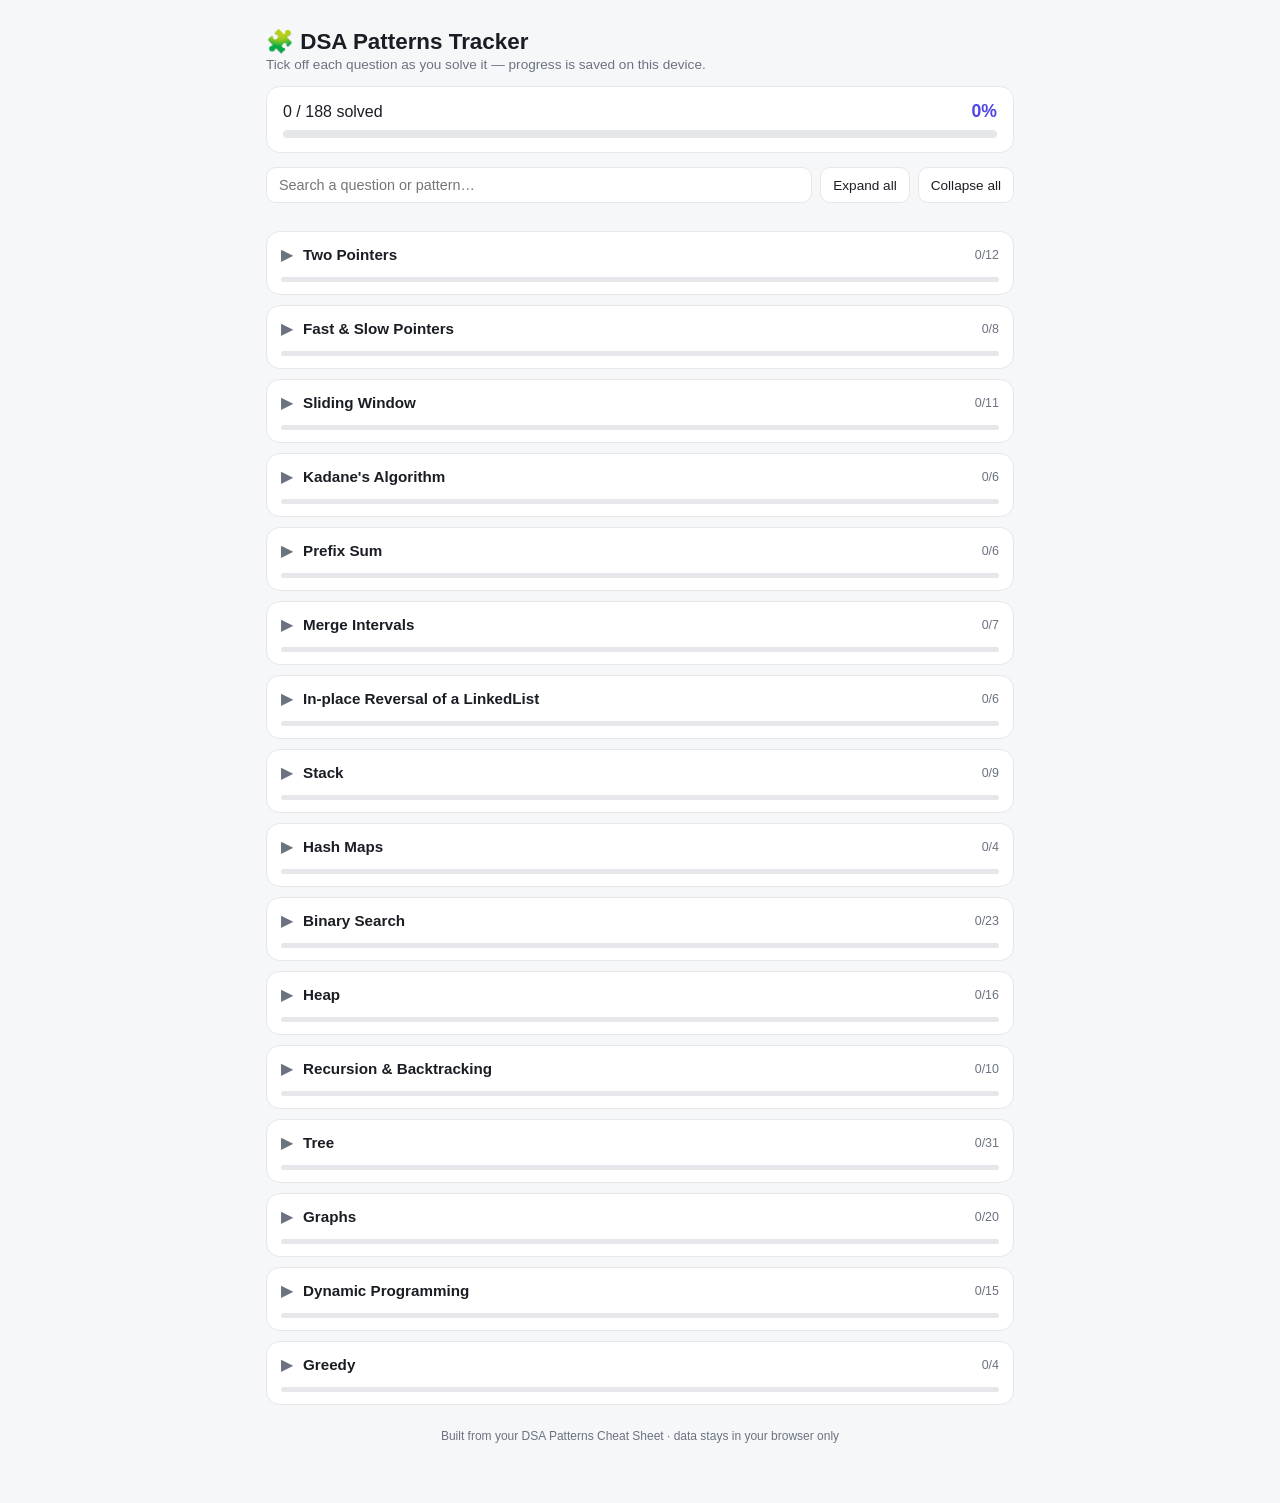
==== dsa-tracker.html @ dc315044 "Add files via upload" ====
<!DOCTYPE html>
<html lang="en">
<head>
<meta charset="UTF-8">
<meta name="viewport" content="width=device-width, initial-scale=1, viewport-fit=cover">
<title>DSA Patterns Tracker</title>
<style>
:root{
  --bg:#f6f7f9; --card:#ffffff; --text:#1a1d23; --sub:#6b7280; --border:#e5e7eb;
  --accent:#4f46e5; --accent-light:#eef2ff; --done:#16a34a; --done-bg:#ecfdf5;
  --track-bg:#e5e7eb;
  box-sizing:border-box;
  padding-top:env(safe-area-inset-top,0px);
  padding-bottom:env(safe-area-inset-bottom,0px);
}
@media (prefers-color-scheme: dark){
  :root:not([data-theme="light"]){
    --bg:#0f1115; --card:#171a21; --text:#e8e9ec; --sub:#9198a8; --border:#282c36;
    --accent:#818cf8; --accent-light:#1e2140; --done:#4ade80; --done-bg:#0f2a1c;
    --track-bg:#282c36;
  }
}
:root[data-theme="dark"]{
  --bg:#0f1115; --card:#171a21; --text:#e8e9ec; --sub:#9198a8; --border:#282c36;
  --accent:#818cf8; --accent-light:#1e2140; --done:#4ade80; --done-bg:#0f2a1c;
  --track-bg:#282c36;
}
html{scroll-padding-top:env(safe-area-inset-top,0px);}
*{box-sizing:border-box;}
body{
  margin:0; background:var(--bg); color:var(--text);
  font-family:-apple-system,BlinkMacSystemFont,"Segoe UI",Roboto,Helvetica,Arial,sans-serif;
  min-height:100%;
}
.wrap{max-width:780px; margin:0 auto; padding:20px 16px 60px;}
header{position:sticky; top:env(safe-area-inset-top,0px); background:var(--bg); z-index:5; padding:4px 0 12px;}
h1{font-size:1.4rem; margin:4px 0 2px;}
.tagline{color:var(--sub); font-size:.85rem; margin:0 0 14px;}
.overall{background:var(--card); border:1px solid var(--border); border-radius:14px; padding:14px 16px; margin-bottom:14px;}
.overall-top{display:flex; justify-content:space-between; align-items:baseline; margin-bottom:8px;}
.overall-top .pct{font-weight:700; color:var(--accent); font-size:1.1rem;}
.bar{height:8px; background:var(--track-bg); border-radius:99px; overflow:hidden;}
.bar>span{display:block; height:100%; background:var(--accent); border-radius:99px; transition:width .25s;}
.controls{display:flex; gap:8px; margin-bottom:16px; flex-wrap:wrap;}
#search{flex:1; min-width:140px; padding:9px 12px; border-radius:10px; border:1px solid var(--border); background:var(--card); color:var(--text); font-size:.9rem;}
#search:focus{outline:2px solid var(--accent); outline-offset:-1px;}
.btn{padding:9px 12px; border-radius:10px; border:1px solid var(--border); background:var(--card); color:var(--text); font-size:.85rem; cursor:pointer;}
.btn:active{transform:scale(.97);}
.pattern{background:var(--card); border:1px solid var(--border); border-radius:14px; margin-bottom:10px; overflow:hidden;}
.pattern-head{display:flex; align-items:center; gap:10px; padding:13px 14px; cursor:pointer; user-select:none;}
.pattern-head .chev{transition:transform .18s; color:var(--sub); flex-shrink:0;}
.pattern.open .chev{transform:rotate(90deg);}
.pattern-head .name{font-weight:600; font-size:.95rem; flex:1;}
.pattern-head .count{font-size:.78rem; color:var(--sub); white-space:nowrap;}
.mini-bar{height:5px; background:var(--track-bg); border-radius:99px; overflow:hidden; margin:0 14px 12px;}
.mini-bar>span{display:block; height:100%; background:var(--accent); border-radius:99px;}
.qlist{display:none; padding:0 6px 8px;}
.pattern.open .qlist{display:block;}
.q{display:flex; align-items:flex-start; gap:10px; padding:9px 10px; border-radius:10px;}
.q:hover{background:var(--accent-light);}
.q input{margin-top:3px; width:17px; height:17px; accent-color:var(--accent); flex-shrink:0; cursor:pointer;}
.q label{flex:1; font-size:.88rem; line-height:1.35; cursor:pointer;}
.q.done label .qname{color:var(--done); text-decoration:line-through; text-decoration-color:var(--done);}
.qname{display:block; margin-bottom:2px;}
.links a{font-size:.76rem; color:var(--accent); text-decoration:none; margin-right:10px;}
.links a:hover{text-decoration:underline;}
.hidden{display:none !important;}
.empty{text-align:center; color:var(--sub); padding:30px 0; font-size:.9rem;}
footer{text-align:center; color:var(--sub); font-size:.75rem; margin-top:24px;}
</style>
</head>
<body>
<div class="wrap">
<header>
  <h1>🧩 DSA Patterns Tracker</h1>
  <p class="tagline">Tick off each question as you solve it — progress is saved on this device.</p>
  <div class="overall">
    <div class="overall-top"><span id="overallLabel">0 / 0 solved</span><span class="pct" id="overallPct">0%</span></div>
    <div class="bar"><span id="overallBarFill" style="width:0%"></span></div>
  </div>
  <div class="controls">
    <input id="search" type="text" placeholder="Search a question or pattern…">
    <button class="btn" id="expandAll">Expand all</button>
    <button class="btn" id="collapseAll">Collapse all</button>
  </div>
</header>
<main id="list"></main>
<div class="empty hidden" id="emptyMsg">No questions match your search.</div>
<footer>Built from your DSA Patterns Cheat Sheet · data stays in your browser only</footer>
</div>

<script>
const DATA = [
["Two Pointers",[
["Pair with Target Sum (easy)",["https://leetcode.com/problems/two-sum-ii-input-array-is-sorted/description/"]],
["Rearrange 0 and 1",["https://www.geeksforgeeks.org/problems/segregate-0s-and-1s5106/1"]],
["Remove Duplicates (easy)",["https://leetcode.com/problems/remove-duplicates-from-sorted-list/","https://leetcode.com/problems/remove-duplicates-from-sorted-array/description/","https://leetcode.com/problems/remove-duplicates-from-sorted-array-ii/"]],
["Squaring a Sorted Array (easy)",["https://leetcode.com/problems/squares-of-a-sorted-array/"]],
["Triplet Sum to Zero (medium)",["https://leetcode.com/problems/3sum/"]],
["Triplet Sum Close to Target (medium)",["https://leetcode.com/problems/3sum-closest/"]],
["Triplets with Smaller Sum (medium)",["https://www.geeksforgeeks.org/problems/count-triplets-with-sum-smaller-than-x5549/1"]],
["Subarrays with Product Less than a Target (medium)",["https://leetcode.com/problems/subarray-product-less-than-k/"]],
["Dutch National Flag Problem (medium)",["https://leetcode.com/problems/sort-colors/description/"]],
["Quadruple Sum to Target (medium)",["https://leetcode.com/problems/4sum/"]],
["Comparing Strings containing Backspaces (medium)",["https://leetcode.com/problems/backspace-string-compare/"]],
["Minimum Window Sort (medium)",["https://leetcode.com/problems/shortest-unsorted-continuous-subarray/","https://www.ideserve.co.in/learn/minimum-length-subarray-sorting-which-results-in-sorted-array"]]
]],
["Fast & Slow Pointers",[
["LinkedList Cycle (easy)",["https://leetcode.com/problems/linked-list-cycle/"]],
["Start of LinkedList Cycle (medium)",["https://leetcode.com/problems/linked-list-cycle-ii/"]],
["Happy Number (medium)",["https://leetcode.com/problems/happy-number/"]],
["Find Duplicate Number",["https://leetcode.com/problems/find-the-duplicate-number/description/"]],
["Middle of the LinkedList (easy)",["https://leetcode.com/problems/middle-of-the-linked-list/"]],
["Palindrome LinkedList (medium)",["https://leetcode.com/problems/palindrome-linked-list/"]],
["Rearrange a LinkedList (medium)",["https://leetcode.com/problems/reorder-list/"]],
["Cycle in a Circular Array (hard)",["https://leetcode.com/problems/circular-array-loop/"]]
]],
["Sliding Window",[
["Maximum Sum Subarray of Size K (easy)",["https://www.geeksforgeeks.org/problems/max-sum-subarray-of-size-k5313/1"]],
["Smallest Subarray with a given sum (easy)",["https://leetcode.com/problems/minimum-size-subarray-sum/"]],
["Longest Substring with K Distinct Characters (medium)",["https://www.geeksforgeeks.org/problems/longest-k-unique-characters-substring0853/1"]],
["Fruits into Baskets (medium)",["https://leetcode.com/problems/fruit-into-baskets/"]],
["No-repeat Substring (hard)",["https://leetcode.com/problems/longest-substring-without-repeating-characters/"]],
["Longest Substring with Same Letters after Replacement (hard)",["https://leetcode.com/problems/longest-repeating-character-replacement/"]],
["Longest Subarray with Ones after Replacement (hard)",["https://leetcode.com/problems/max-consecutive-ones-iii/"]],
["Minimum Size Substring (HARD)",["https://leetcode.com/problems/minimum-window-substring/description/"]],
["Permutation in a String (hard)",["https://leetcode.com/problems/permutation-in-string/"]],
["String Anagrams (hard)",["https://leetcode.com/problems/find-all-anagrams-in-a-string/"]],
["Words Concatenation (hard)",["https://leetcode.com/problems/substring-with-concatenation-of-all-words/"]]
]],
["Kadane's Algorithm",[
["Maximum subarray sum",["https://leetcode.com/problems/maximum-subarray/"]],
["Minimum Subarray Sum",["https://www.geeksforgeeks.org/problems/smallest-sum-contiguous-subarray/1"]],
["Maximum product subarray",["https://leetcode.com/problems/maximum-product-subarray/"]],
["Maximum subarray sum with one deletion",["https://leetcode.com/problems/maximum-subarray-sum-with-one-deletion/description/"]],
["Maximum absolute sum of any subarray",["https://leetcode.com/problems/maximum-absolute-sum-of-any-subarray/"]],
["Maximum sum in circular array variant",["https://leetcode.com/problems/maximum-sum-circular-subarray/"]]
]],
["Prefix Sum",[
["Subarray Sum Equals K (easy)",["https://leetcode.com/problems/subarray-sum-equals-k/description/"]],
["Find Pivot Index (easy)",["https://leetcode.com/problems/find-pivot-index/description/"]],
["Subarray Sums Divisible By K (medium)",["https://leetcode.com/problems/subarray-sums-divisible-by-k/description/"]],
["Contiguous Array (medium)",["https://leetcode.com/problems/contiguous-array/description/"]],
["Shortest Subarray With Sum at Least K (hard)",["https://leetcode.com/problems/shortest-subarray-with-sum-at-least-k/description/"]],
["Count of Range Sum (hard)",["https://leetcode.com/problems/count-of-range-sum/description/"]]
]],
["Merge Intervals",[
["Merge Intervals (medium)",["https://leetcode.com/problems/merge-intervals/description/"]],
["Insert Interval (medium)",["https://leetcode.com/problems/insert-interval/"]],
["Intervals Intersection (medium)",["https://leetcode.com/problems/interval-list-intersections/description/"]],
["Overlapping Intervals",["https://www.geeksforgeeks.org/check-if-any-two-intervals-overlap-among-a-given-set-of-intervals/"]],
["Minimum Meeting Rooms (hard)",["https://www.geeksforgeeks.org/problems/attend-all-meetings-ii/1"]],
["Maximum CPU Load (hard)",["https://www.geeksforgeeks.org/maximum-cpu-load-from-the-given-list-of-jobs/"]],
["Employee Free Time (hard)",["https://www.codertrain.co/employee-free-time"]]
]],
["In-place Reversal of a LinkedList",[
["Reverse a LinkedList (easy)",["https://leetcode.com/problems/reverse-linked-list/"]],
["Reverse a Sub-list (medium)",["https://leetcode.com/problems/reverse-linked-list-ii/"]],
["Reverse List in Pairs (medium)",["https://leetcode.com/problems/swap-nodes-in-pairs/description/"]],
["Reverse every K-element Sub-list (hard)",["https://leetcode.com/problems/reverse-nodes-in-k-group/"]],
["Reverse Nodes in Even Length Groups (hard)",["https://leetcode.com/problems/reverse-nodes-in-even-length-groups/description/"]],
["Rotate a LinkedList (medium)",["https://leetcode.com/problems/rotate-list/"]]
]],
["Stack",[
["Remove Adjacent Duplicates",["https://leetcode.com/problems/remove-all-adjacent-duplicates-in-string/description/"]],
["Balanced Parentheses",["https://leetcode.com/problems/valid-parentheses/description/"]],
["Reverse a String",[]],
["Next Greater Element (easy)",["https://leetcode.com/problems/next-greater-element-ii/description/"]],
["Daily Temperatures (easy)",["https://leetcode.com/problems/daily-temperatures/"]],
["Remove Nodes From Linked List (easy)",["https://leetcode.com/problems/remove-nodes-from-linked-list/"]],
["Remove All Adjacent Duplicates in String II (medium)",["https://leetcode.com/problems/remove-all-adjacent-duplicates-in-string-ii/"]],
["Simplify Path",["https://leetcode.com/problems/simplify-path/"]],
["Remove K Digits (hard)",["https://leetcode.com/problems/remove-k-digits/"]]
]],
["Hash Maps",[
["First Non-repeating Character (easy)",["https://leetcode.com/problems/first-unique-character-in-a-string/"]],
["Maximum Number of Balloons (easy)",["https://leetcode.com/problems/maximum-number-of-balloons/"]],
["Longest Palindrome (easy)",["https://leetcode.com/problems/longest-palindrome/"]],
["Ransom Note (easy)",["https://leetcode.com/problems/ransom-note/"]]
]],
["Binary Search",[
["Binary Search basic",["https://leetcode.com/problems/binary-search/"]],
["Upper Bound / Ceiling",["https://www.geeksforgeeks.org/problems/ceil-in-a-sorted-array/1"]],
["First and Last Position",["https://leetcode.com/problems/find-first-and-last-position-of-element-in-sorted-array/"]],
["Count Number of Occurrences",["https://www.geeksforgeeks.org/problems/number-of-occurrence2259/1"]],
["Search in Infinite Sorted Array",["https://www.geeksforgeeks.org/find-position-element-sorted-array-infinite-numbers/"]],
["Peak Index in Mountain",["https://leetcode.com/problems/peak-index-in-a-mountain-array/"]],
["Find Peak Element",["https://leetcode.com/problems/find-peak-element/"]],
["Find Minimum in Rotated Sorted Array",["https://leetcode.com/problems/find-minimum-in-rotated-sorted-array/"]],
["Number of Rotations in Sorted Array",["https://www.geeksforgeeks.org/problems/rotation4723/1"]],
["Search in Rotated Sorted Array",["https://leetcode.com/problems/search-in-rotated-sorted-array/description/"]],
["Koko Eating Bananas",["https://leetcode.com/problems/koko-eating-bananas/"]],
["Min Days to Make M Bouquets",["https://leetcode.com/problems/minimum-number-of-days-to-make-m-bouquets/"]],
["Aggressive Cows",["https://www.geeksforgeeks.org/problems/aggressive-cows/1"]],
["H-Index II",["https://leetcode.com/problems/h-index-ii/description/"]],
["Max Candies Allocated to K Children",["https://leetcode.com/problems/maximum-candies-allocated-to-k-children/description/"]],
["Capacity to Ship Packages in D Days",["https://leetcode.com/problems/capacity-to-ship-packages-within-d-days/description/"]],
["Book Allocation Problem",["https://www.geeksforgeeks.org/problems/allocate-minimum-number-of-pages0937/1"]],
["Split Array Largest Sum",["https://leetcode.com/problems/split-array-largest-sum/description/"]],
["Search a 2D Matrix",["https://leetcode.com/problems/search-a-2d-matrix/"]],
["Search a 2D Matrix II (hard)",["https://leetcode.com/problems/search-a-2d-matrix-ii/description/"]],
["Kth Smallest in Sorted Matrix",["https://leetcode.com/problems/kth-smallest-element-in-a-sorted-matrix/description/"]],
["Kth Smallest in Multiplication Table",["https://leetcode.com/problems/kth-smallest-number-in-multiplication-table/description/"]],
["Median of Two Sorted Arrays",["https://leetcode.com/problems/median-of-two-sorted-arrays/"]]
]],
["Heap",[
["Kth Smallest Element",["https://www.geeksforgeeks.org/problems/kth-smallest-element5635/1"]],
["Kth Largest Element in Array",["https://leetcode.com/problems/kth-largest-element-in-an-array/description/"]],
["Top K Frequent Elements",["https://leetcode.com/problems/top-k-frequent-elements/description/"]],
["Top K Frequent Words",["https://leetcode.com/problems/top-k-frequent-words/description/"]],
["K Closest Points to Origin",["https://leetcode.com/problems/k-closest-points-to-origin/description/"]],
["Find K Closest Elements",["https://leetcode.com/problems/find-k-closest-elements/description/"]],
["Kth Weakest Row in Matrix",["https://leetcode.com/problems/the-k-weakest-rows-in-a-matrix/description/"]],
["Merge K Sorted Arrays",["https://www.geeksforgeeks.org/problems/merge-k-sorted-arrays/1"]],
["Last Stone Weight",["https://leetcode.com/problems/last-stone-weight/description/"]],
["CPU Task Scheduler",["https://leetcode.com/problems/task-scheduler/description/"]],
["Reorganize String",["https://leetcode.com/problems/reorganize-string/"]],
["Min Number of Refueling Stops",["https://leetcode.com/problems/minimum-number-of-refueling-stops/description/"]],
["IPO",["https://leetcode.com/problems/ipo/description/"]],
["Course Schedule III",["https://leetcode.com/problems/course-schedule-iii/description/"]],
["Find Median from Data Stream",["https://leetcode.com/problems/find-median-from-data-stream/description/"]],
["Sliding Window Median (hard)",["https://leetcode.com/problems/sliding-window-median/description/"]]
]],
["Recursion & Backtracking",[
["Fibonacci",["https://leetcode.com/problems/fibonacci-number/description/"]],
["Check if String is Palindrome",["https://www.geeksforgeeks.org/problems/palindrome-string0817/1"]],
["Check if Array is Sorted",["https://www.geeksforgeeks.org/problems/check-if-an-array-is-sorted0701/1"]],
["Sum of Digits of a Number",["https://www.geeksforgeeks.org/problems/sum-of-digits1742/1"]],
["Remove Occurrences of a Character in String",["https://www.geeksforgeeks.org/problems/remove-all-occurrences-of-a-character-in-a-string/1"]],
["Generate Parentheses",["https://leetcode.com/problems/generate-parentheses/description/"]],
["Letter Combinations of Phone Number",["https://leetcode.com/problems/letter-combinations-of-a-phone-number/description/"]],
["Permutations",["https://leetcode.com/problems/permutations/description/"]],
["Combination Sum",["https://leetcode.com/problems/combination-sum/description/"]],
["Palindrome Partitioning",["https://leetcode.com/problems/palindrome-partitioning/description/"]]
]],
["Tree",[
["Inorder Traversal",["https://leetcode.com/problems/binary-tree-inorder-traversal/description/"]],
["Preorder Traversal",["https://leetcode.com/problems/binary-tree-preorder-traversal/description/"]],
["Postorder Traversal",["https://leetcode.com/problems/binary-tree-postorder-traversal/description/"]],
["Level Order Traversal",["https://leetcode.com/problems/binary-tree-level-order-traversal/description/"]],
["ZigZag Level Order",["https://leetcode.com/problems/binary-tree-zigzag-level-order-traversal/description/"]],
["Level Order Traversal II",["https://leetcode.com/problems/binary-tree-level-order-traversal-ii/description/"]],
["Invert Binary Tree",["https://leetcode.com/problems/invert-binary-tree/description/"]],
["Symmetric Tree",["https://leetcode.com/problems/symmetric-tree/description/"]],
["Same Tree",["https://leetcode.com/problems/same-tree/description/"]],
["Subtree of Another Tree",["https://leetcode.com/problems/subtree-of-another-tree/description/"]],
["Flip Equivalent Binary Trees",["https://leetcode.com/problems/flip-equivalent-binary-trees/description/"]],
["LCA of Binary Tree",["https://leetcode.com/problems/lowest-common-ancestor-of-a-binary-tree/description/"]],
["Search in a Binary Search Tree",["https://leetcode.com/problems/search-in-a-binary-search-tree/"]],
["LCA of BST",["https://leetcode.com/problems/lowest-common-ancestor-of-a-binary-search-tree/description/"]],
["LCA of Deepest Leaves",["https://leetcode.com/problems/lowest-common-ancestor-of-deepest-leaves/description/"]],
["Two Sum IV - Input is a BST",["https://leetcode.com/problems/two-sum-iv-input-is-a-bst/description/"]],
["Kth Smallest Element in BST",["https://leetcode.com/problems/kth-smallest-element-in-a-bst/description/"]],
["Minimum Depth of Binary Tree",["https://leetcode.com/problems/minimum-depth-of-binary-tree/description/"]],
["Maximum Depth of Binary Tree",["https://leetcode.com/problems/maximum-depth-of-binary-tree/description/"]],
["Balanced Binary Tree",["https://leetcode.com/problems/balanced-binary-tree/description/"]],
["Diameter of Binary Tree",["https://leetcode.com/problems/diameter-of-binary-tree/description/"]],
["Check Completeness of Binary Tree",["https://leetcode.com/problems/check-completeness-of-a-binary-tree/description/"]],
["Validate BST",["https://leetcode.com/problems/validate-binary-search-tree/description/"]],
["Recover BST",["https://leetcode.com/problems/recover-binary-search-tree/description/"]],
["Path Sum",["https://leetcode.com/problems/path-sum/description/"]],
["Path Sum II",["https://leetcode.com/problems/path-sum-ii/"]],
["Sum of Root to Leaf Numbers",["https://leetcode.com/problems/sum-root-to-leaf-numbers/description/"]],
["Binary Tree Maximum Path Sum",["https://leetcode.com/problems/binary-tree-maximum-path-sum/description/"]],
["Construct Tree from Preorder & Inorder",["https://leetcode.com/problems/construct-binary-tree-from-preorder-and-inorder-traversal/description/"]],
["Construct Tree from Postorder & Inorder",["https://leetcode.com/problems/construct-binary-tree-from-inorder-and-postorder-traversal/description/"]],
["Convert Sorted Array to BST",["https://leetcode.com/problems/convert-sorted-array-to-binary-search-tree/description/"]]
]],
["Graphs",[
["Construct Adjacency List from Edges",["https://www.geeksforgeeks.org/problems/print-adjacency-list-1587115620/1"]],
["Graph DFS",["https://www.geeksforgeeks.org/problems/depth-first-traversal-for-a-graph/1"]],
["Graph BFS",["https://www.geeksforgeeks.org/problems/bfs-traversal-of-graph/1"]],
["Number of Islands",["https://leetcode.com/problems/number-of-islands/description/"]],
["Number of Provinces",["https://leetcode.com/problems/number-of-provinces/description/"]],
["Rotting Oranges",["https://leetcode.com/problems/rotting-oranges/"]],
["Cycle Detection in Undirected Graph",["https://www.geeksforgeeks.org/problems/detect-cycle-in-an-undirected-graph/1"]],
["Cycle Detection in Directed Graph",["https://www.geeksforgeeks.org/problems/detect-cycle-in-a-directed-graph/1"]],
["Topological Sort",["https://www.geeksforgeeks.org/problems/topological-sort/1"]],
["Bipartite Graph / Graph Coloring",["https://leetcode.com/problems/is-graph-bipartite/"]],
["Surrounded Regions",["https://leetcode.com/problems/surrounded-regions/"]],
["Shortest Path in Non-Weighted Graph",["https://www.geeksforgeeks.org/problems/shortest-path-in-undirected-graph-having-unit-distance/1"]],
["Dijkstra's Algorithm",["https://www.geeksforgeeks.org/problems/implementing-dijkstra-set-1-adjacency-matrix/1"]],
["Network Delay Time",["https://leetcode.com/problems/network-delay-time/"]],
["Path With Minimum Effort",["https://leetcode.com/problems/path-with-minimum-effort/"]],
["Swim in Rising Water",["https://leetcode.com/problems/swim-in-rising-water/"]],
["Bellman Ford",["https://www.geeksforgeeks.org/problems/distance-from-the-source-bellman-ford-algorithm/1"]],
["Cheapest Flights Within K Stops",["https://leetcode.com/problems/cheapest-flights-within-k-stops/description/"]],
["Prim's MST",["https://www.geeksforgeeks.org/problems/minimum-spanning-tree/1"]],
["Word Ladder",["https://leetcode.com/problems/word-ladder/"]]
]],
["Dynamic Programming",[
["Fibonacci",["https://leetcode.com/problems/fibonacci-number/description/"]],
["Climbing Stairs",["https://leetcode.com/problems/climbing-stairs/description/"]],
["House Robber",["https://leetcode.com/problems/house-robber/"]],
["0/1 Knapsack",["https://www.geeksforgeeks.org/problems/0-1-knapsack-problem0945/1"]],
["Tabulation Intro",[]],
["0/1 Knapsack Tabulation",["https://www.geeksforgeeks.org/problems/0-1-knapsack-problem0945/1"]],
["Subset Sum",["https://www.geeksforgeeks.org/problems/subset-sum-problem-1611555638/1"]],
["Target Sum",["https://www.geeksforgeeks.org/problems/target-sum-1626326450/1"]],
["Longest Increasing Subsequence",["https://leetcode.com/problems/longest-increasing-subsequence/"]],
["LIS Tabulation",[]],
["Longest Common Subsequence",["https://leetcode.com/problems/longest-common-subsequence/description/"]],
["Unique Paths",["https://leetcode.com/problems/unique-paths/description/"]],
["Best Time to Buy & Sell Stock (I-IV)",["https://leetcode.com/problems/best-time-to-buy-and-sell-stock/description/","https://leetcode.com/problems/best-time-to-buy-and-sell-stock-ii/description/","https://leetcode.com/problems/best-time-to-buy-and-sell-stock-iii/description/","https://leetcode.com/problems/best-time-to-buy-and-sell-stock-iv/description/"]],
["Minimum Cost to Cut a Stick",["https://leetcode.com/problems/minimum-cost-to-cut-a-stick/"]],
["Revision",[]]
]],
["Greedy",[
["Lemonade Change",["https://leetcode.com/problems/lemonade-change/"]],
["Jump Game",["https://leetcode.com/problems/jump-game/description/"]],
["Assign Cookies",["https://leetcode.com/problems/assign-cookies/description/"]],
["Fractional Knapsack",["https://www.geeksforgeeks.org/problems/fractional-knapsack-1587115620/1"]]
]]
];

const STORE_KEY = 'dsa-tracker-solved-v1';
let solved = {};
try{ solved = JSON.parse(localStorage.getItem(STORE_KEY) || '{}'); }catch(e){ solved = {}; }

function save(){ try{ localStorage.setItem(STORE_KEY, JSON.stringify(solved)); }catch(e){} }

const list = document.getElementById('list');
let totalQ = 0, totalDone = 0;

DATA.forEach(([pname, qs], pi)=>{
  const patDiv = document.createElement('div');
  patDiv.className = 'pattern';
  patDiv.dataset.pattern = pname.toLowerCase();

  const head = document.createElement('div');
  head.className = 'pattern-head';
  head.innerHTML = `<span class="chev">▶</span><span class="name">${pname}</span><span class="count" data-count></span>`;
  head.addEventListener('click', ()=> patDiv.classList.toggle('open'));
  patDiv.appendChild(head);

  const miniBar = document.createElement('div');
  miniBar.className = 'mini-bar';
  miniBar.innerHTML = '<span data-minifill style="width:0%"></span>';
  patDiv.appendChild(miniBar);

  const qlist = document.createElement('div');
  qlist.className = 'qlist';

  qs.forEach(([qname, links], qi)=>{
    totalQ++;
    const id = 'q_'+pi+'_'+qi;
    const row = document.createElement('div');
    row.className = 'q';
    row.dataset.search = (qname + ' ' + pname).toLowerCase();
    const isDone = !!solved[id];
    if(isDone) totalDone++;
    if(isDone) row.classList.add('done');

    const linksHtml = links.length
      ? `<div class="links">${links.map((l,i)=>`<a href="${l}" target="_blank" rel="noopener">${links.length>1?'Link '+(i+1):'Solve ↗'}</a>`).join('')}</div>`
      : '';

    row.innerHTML = `<input type="checkbox" id="${id}" ${isDone?'checked':''}>
      <label for="${id}"><span class="qname">${qname}</span>${linksHtml}</label>`;

    row.querySelector('input').addEventListener('change', (e)=>{
      solved[id] = e.target.checked;
      row.classList.toggle('done', e.target.checked);
      save();
      updateCounts();
    });

    qlist.appendChild(row);
  });

  patDiv.appendChild(qlist);
  patDiv.dataset.total = qs.length;
  list.appendChild(patDiv);
});

function updateCounts(){
  let done=0, total=0;
  document.querySelectorAll('.pattern').forEach(patDiv=>{
    const rows = patDiv.querySelectorAll('.q');
    const t = rows.length;
    let d = 0;
    rows.forEach(r=>{ if(r.classList.contains('done')) d++; });
    total += t; done += d;
    patDiv.querySelector('[data-count]').textContent = `${d}/${t}`;
    const pct = t ? Math.round(d/t*100) : 0;
    patDiv.querySelector('[data-minifill]').style.width = pct + '%';
  });
  document.getElementById('overallLabel').textContent = `${done} / ${total} solved`;
  const opct = total ? Math.round(done/total*100) : 0;
  document.getElementById('overallPct').textContent = opct + '%';
  document.getElementById('overallBarFill').style.width = opct + '%';
}
updateCounts();

document.getElementById('search').addEventListener('input', (e)=>{
  const term = e.target.value.trim().toLowerCase();
  let anyVisible = false;
  document.querySelectorAll('.pattern').forEach(patDiv=>{
    let patternMatch = patDiv.dataset.pattern.includes(term);
    let hasVisibleQ = false;
    patDiv.querySelectorAll('.q').forEach(row=>{
      const match = term === '' || patternMatch || row.dataset.search.includes(term);
      row.classList.toggle('hidden', !match);
      if(match) hasVisibleQ = true;
    });
    patDiv.classList.toggle('hidden', !hasVisibleQ);
    if(hasVisibleQ){
      anyVisible = true;
      if(term !== '') patDiv.classList.add('open');
    }
  });
  document.getElementById('emptyMsg').classList.toggle('hidden', anyVisible || term==='');
});

document.getElementById('expandAll').addEventListener('click', ()=>{
  document.querySelectorAll('.pattern').forEach(p=>p.classList.add('open'));
});
document.getElementById('collapseAll').addEventListener('click', ()=>{
  document.querySelectorAll('.pattern').forEach(p=>p.classList.remove('open'));
});
</script>
</body>
</html>
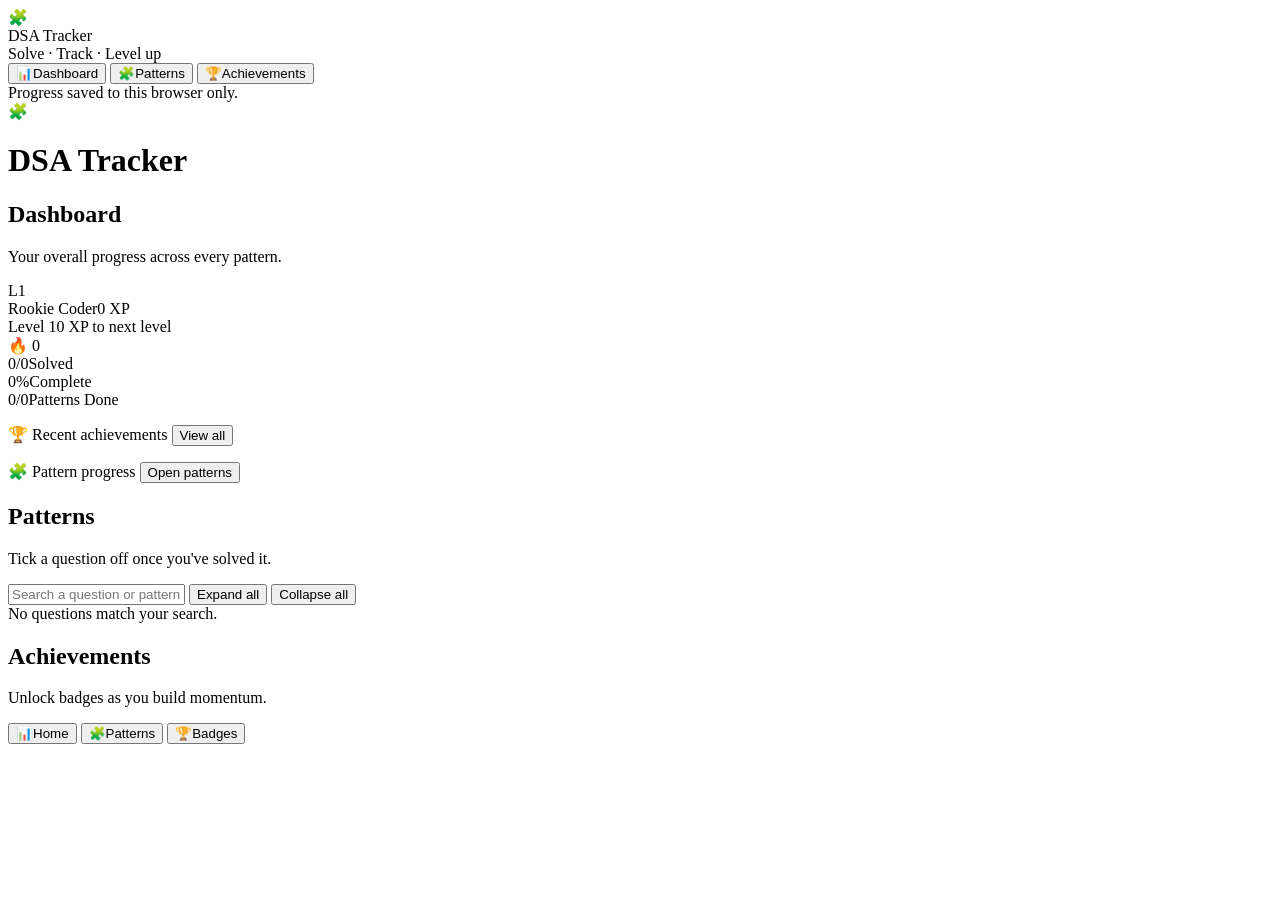
==== commit bd6ed0bc: "Update dsa-tracker.html" ====
--- a/dsa-tracker.html
+++ b/dsa-tracker.html
@@ -4,420 +4,92 @@
 <meta charset="UTF-8">
 <meta name="viewport" content="width=device-width, initial-scale=1, viewport-fit=cover">
 <title>DSA Patterns Tracker</title>
-<style>
-:root{
-  --bg:#f6f7f9; --card:#ffffff; --text:#1a1d23; --sub:#6b7280; --border:#e5e7eb;
-  --accent:#4f46e5; --accent-light:#eef2ff; --done:#16a34a; --done-bg:#ecfdf5;
-  --track-bg:#e5e7eb;
-  box-sizing:border-box;
-  padding-top:env(safe-area-inset-top,0px);
-  padding-bottom:env(safe-area-inset-bottom,0px);
-}
-@media (prefers-color-scheme: dark){
-  :root:not([data-theme="light"]){
-    --bg:#0f1115; --card:#171a21; --text:#e8e9ec; --sub:#9198a8; --border:#282c36;
-    --accent:#818cf8; --accent-light:#1e2140; --done:#4ade80; --done-bg:#0f2a1c;
-    --track-bg:#282c36;
-  }
-}
-:root[data-theme="dark"]{
-  --bg:#0f1115; --card:#171a21; --text:#e8e9ec; --sub:#9198a8; --border:#282c36;
-  --accent:#818cf8; --accent-light:#1e2140; --done:#4ade80; --done-bg:#0f2a1c;
-  --track-bg:#282c36;
-}
-html{scroll-padding-top:env(safe-area-inset-top,0px);}
-*{box-sizing:border-box;}
-body{
-  margin:0; background:var(--bg); color:var(--text);
-  font-family:-apple-system,BlinkMacSystemFont,"Segoe UI",Roboto,Helvetica,Arial,sans-serif;
-  min-height:100%;
-}
-.wrap{max-width:780px; margin:0 auto; padding:20px 16px 60px;}
-header{position:sticky; top:env(safe-area-inset-top,0px); background:var(--bg); z-index:5; padding:4px 0 12px;}
-h1{font-size:1.4rem; margin:4px 0 2px;}
-.tagline{color:var(--sub); font-size:.85rem; margin:0 0 14px;}
-.overall{background:var(--card); border:1px solid var(--border); border-radius:14px; padding:14px 16px; margin-bottom:14px;}
-.overall-top{display:flex; justify-content:space-between; align-items:baseline; margin-bottom:8px;}
-.overall-top .pct{font-weight:700; color:var(--accent); font-size:1.1rem;}
-.bar{height:8px; background:var(--track-bg); border-radius:99px; overflow:hidden;}
-.bar>span{display:block; height:100%; background:var(--accent); border-radius:99px; transition:width .25s;}
-.controls{display:flex; gap:8px; margin-bottom:16px; flex-wrap:wrap;}
-#search{flex:1; min-width:140px; padding:9px 12px; border-radius:10px; border:1px solid var(--border); background:var(--card); color:var(--text); font-size:.9rem;}
-#search:focus{outline:2px solid var(--accent); outline-offset:-1px;}
-.btn{padding:9px 12px; border-radius:10px; border:1px solid var(--border); background:var(--card); color:var(--text); font-size:.85rem; cursor:pointer;}
-.btn:active{transform:scale(.97);}
-.pattern{background:var(--card); border:1px solid var(--border); border-radius:14px; margin-bottom:10px; overflow:hidden;}
-.pattern-head{display:flex; align-items:center; gap:10px; padding:13px 14px; cursor:pointer; user-select:none;}
-.pattern-head .chev{transition:transform .18s; color:var(--sub); flex-shrink:0;}
-.pattern.open .chev{transform:rotate(90deg);}
-.pattern-head .name{font-weight:600; font-size:.95rem; flex:1;}
-.pattern-head .count{font-size:.78rem; color:var(--sub); white-space:nowrap;}
-.mini-bar{height:5px; background:var(--track-bg); border-radius:99px; overflow:hidden; margin:0 14px 12px;}
-.mini-bar>span{display:block; height:100%; background:var(--accent); border-radius:99px;}
-.qlist{display:none; padding:0 6px 8px;}
-.pattern.open .qlist{display:block;}
-.q{display:flex; align-items:flex-start; gap:10px; padding:9px 10px; border-radius:10px;}
-.q:hover{background:var(--accent-light);}
-.q input{margin-top:3px; width:17px; height:17px; accent-color:var(--accent); flex-shrink:0; cursor:pointer;}
-.q label{flex:1; font-size:.88rem; line-height:1.35; cursor:pointer;}
-.q.done label .qname{color:var(--done); text-decoration:line-through; text-decoration-color:var(--done);}
-.qname{display:block; margin-bottom:2px;}
-.links a{font-size:.76rem; color:var(--accent); text-decoration:none; margin-right:10px;}
-.links a:hover{text-decoration:underline;}
-.hidden{display:none !important;}
-.empty{text-align:center; color:var(--sub); padding:30px 0; font-size:.9rem;}
-footer{text-align:center; color:var(--sub); font-size:.75rem; margin-top:24px;}
-</style>
+<link rel="preconnect" href="https://fonts.googleapis.com">
+<link rel="preconnect" href="https://fonts.gstatic.com" crossorigin>
+<link href="https://fonts.googleapis.com/css2?family=Inter:wght@400;500;600;700;800&family=Sora:wght@600;700;800&display=swap" rel="stylesheet">
+<link rel="stylesheet" href="style.css">
 </head>
 <body>
-<div class="wrap">
-<header>
-  <h1>🧩 DSA Patterns Tracker</h1>
-  <p class="tagline">Tick off each question as you solve it — progress is saved on this device.</p>
-  <div class="overall">
-    <div class="overall-top"><span id="overallLabel">0 / 0 solved</span><span class="pct" id="overallPct">0%</span></div>
-    <div class="bar"><span id="overallBarFill" style="width:0%"></span></div>
+<div class="toast-stack" id="toastStack"></div>
+<div class="app-shell">
+
+  <aside class="sidebar">
+    <div class="brand"><div class="logo">🧩</div><div><div class="btitle">DSA Tracker</div><div class="bsub">Solve · Track · Level up</div></div></div>
+    <button class="navbtn active" data-view="dashboard"><span class="ic">📊</span>Dashboard</button>
+    <button class="navbtn" data-view="patterns"><span class="ic">🧩</span>Patterns</button>
+    <button class="navbtn" data-view="achievements"><span class="ic">🏆</span>Achievements</button>
+    <div class="sidebar-foot">Progress saved to this browser only.</div>
+  </aside>
+
+  <div class="topbar">
+    <div class="logo">🧩</div><h1>DSA Tracker</h1>
   </div>
-  <div class="controls">
-    <input id="search" type="text" placeholder="Search a question or pattern…">
-    <button class="btn" id="expandAll">Expand all</button>
-    <button class="btn" id="collapseAll">Collapse all</button>
-  </div>
-</header>
-<main id="list"></main>
-<div class="empty hidden" id="emptyMsg">No questions match your search.</div>
-<footer>Built from your DSA Patterns Cheat Sheet · data stays in your browser only</footer>
+
+  <main class="main">
+
+    <section class="view active" id="view-dashboard">
+      <h2 class="view-title">Dashboard</h2>
+      <p class="view-sub">Your overall progress across every pattern.</p>
+
+      <div class="hero">
+        <div class="hero-top">
+          <div class="avatar" id="avatarInitial">L1</div>
+          <div class="hero-id">
+            <div class="level-row"><span class="level-name" id="levelName">Rookie Coder</span><span class="xp-text" id="xpText">0 XP</span></div>
+            <div class="xp-bar-wrap">
+              <div class="xp-bar"><span id="xpBarFill" style="width:0%"></span></div>
+              <div class="xp-caption"><span id="xpCaptionLeft">Level 1</span><span id="xpCaptionRight">0 XP to next level</span></div>
+            </div>
+          </div>
+          <div class="streak-chip" id="streakChip">🔥 0</div>
+        </div>
+        <div class="stat-grid">
+          <div class="stat"><span class="num" id="statSolved">0/0</span><span class="lbl">Solved</span></div>
+          <div class="stat"><span class="num" id="statPct">0%</span><span class="lbl">Complete</span></div>
+          <div class="stat"><span class="num" id="statPatterns">0/0</span><span class="lbl">Patterns Done</span></div>
+        </div>
+      </div>
+
+      <div class="section-card">
+        <p class="section-title">🏆 Recent achievements <button class="link-btn" data-goto="achievements">View all</button></p>
+        <div class="badge-row" id="badgeRowDash"></div>
+      </div>
+
+      <div class="section-card">
+        <p class="section-title">🧩 Pattern progress <button class="link-btn" data-goto="patterns">Open patterns</button></p>
+        <div class="quicklist" id="quickList"></div>
+      </div>
+    </section>
+
+    <section class="view" id="view-patterns">
+      <h2 class="view-title">Patterns</h2>
+      <p class="view-sub">Tick a question off once you've solved it.</p>
+      <div class="controls">
+        <input id="search" type="text" placeholder="Search a question or pattern…">
+        <button class="btn" id="expandAll">Expand all</button>
+        <button class="btn" id="collapseAll">Collapse all</button>
+      </div>
+      <main id="list"></main>
+      <div class="empty hidden" id="emptyMsg">No questions match your search.</div>
+    </section>
+
+    <section class="view" id="view-achievements">
+      <h2 class="view-title">Achievements</h2>
+      <p class="view-sub">Unlock badges as you build momentum.</p>
+      <div class="section-card">
+        <div class="badge-grid" id="badgeGridFull"></div>
+      </div>
+    </section>
+
+  </main>
 </div>
 
-<script>
-const DATA = [
-["Two Pointers",[
-["Pair with Target Sum (easy)",["https://leetcode.com/problems/two-sum-ii-input-array-is-sorted/description/"]],
-["Rearrange 0 and 1",["https://www.geeksforgeeks.org/problems/segregate-0s-and-1s5106/1"]],
-["Remove Duplicates (easy)",["https://leetcode.com/problems/remove-duplicates-from-sorted-list/","https://leetcode.com/problems/remove-duplicates-from-sorted-array/description/","https://leetcode.com/problems/remove-duplicates-from-sorted-array-ii/"]],
-["Squaring a Sorted Array (easy)",["https://leetcode.com/problems/squares-of-a-sorted-array/"]],
-["Triplet Sum to Zero (medium)",["https://leetcode.com/problems/3sum/"]],
-["Triplet Sum Close to Target (medium)",["https://leetcode.com/problems/3sum-closest/"]],
-["Triplets with Smaller Sum (medium)",["https://www.geeksforgeeks.org/problems/count-triplets-with-sum-smaller-than-x5549/1"]],
-["Subarrays with Product Less than a Target (medium)",["https://leetcode.com/problems/subarray-product-less-than-k/"]],
-["Dutch National Flag Problem (medium)",["https://leetcode.com/problems/sort-colors/description/"]],
-["Quadruple Sum to Target (medium)",["https://leetcode.com/problems/4sum/"]],
-["Comparing Strings containing Backspaces (medium)",["https://leetcode.com/problems/backspace-string-compare/"]],
-["Minimum Window Sort (medium)",["https://leetcode.com/problems/shortest-unsorted-continuous-subarray/","https://www.ideserve.co.in/learn/minimum-length-subarray-sorting-which-results-in-sorted-array"]]
-]],
-["Fast & Slow Pointers",[
-["LinkedList Cycle (easy)",["https://leetcode.com/problems/linked-list-cycle/"]],
-["Start of LinkedList Cycle (medium)",["https://leetcode.com/problems/linked-list-cycle-ii/"]],
-["Happy Number (medium)",["https://leetcode.com/problems/happy-number/"]],
-["Find Duplicate Number",["https://leetcode.com/problems/find-the-duplicate-number/description/"]],
-["Middle of the LinkedList (easy)",["https://leetcode.com/problems/middle-of-the-linked-list/"]],
-["Palindrome LinkedList (medium)",["https://leetcode.com/problems/palindrome-linked-list/"]],
-["Rearrange a LinkedList (medium)",["https://leetcode.com/problems/reorder-list/"]],
-["Cycle in a Circular Array (hard)",["https://leetcode.com/problems/circular-array-loop/"]]
-]],
-["Sliding Window",[
-["Maximum Sum Subarray of Size K (easy)",["https://www.geeksforgeeks.org/problems/max-sum-subarray-of-size-k5313/1"]],
-["Smallest Subarray with a given sum (easy)",["https://leetcode.com/problems/minimum-size-subarray-sum/"]],
-["Longest Substring with K Distinct Characters (medium)",["https://www.geeksforgeeks.org/problems/longest-k-unique-characters-substring0853/1"]],
-["Fruits into Baskets (medium)",["https://leetcode.com/problems/fruit-into-baskets/"]],
-["No-repeat Substring (hard)",["https://leetcode.com/problems/longest-substring-without-repeating-characters/"]],
-["Longest Substring with Same Letters after Replacement (hard)",["https://leetcode.com/problems/longest-repeating-character-replacement/"]],
-["Longest Subarray with Ones after Replacement (hard)",["https://leetcode.com/problems/max-consecutive-ones-iii/"]],
-["Minimum Size Substring (HARD)",["https://leetcode.com/problems/minimum-window-substring/description/"]],
-["Permutation in a String (hard)",["https://leetcode.com/problems/permutation-in-string/"]],
-["String Anagrams (hard)",["https://leetcode.com/problems/find-all-anagrams-in-a-string/"]],
-["Words Concatenation (hard)",["https://leetcode.com/problems/substring-with-concatenation-of-all-words/"]]
-]],
-["Kadane's Algorithm",[
-["Maximum subarray sum",["https://leetcode.com/problems/maximum-subarray/"]],
-["Minimum Subarray Sum",["https://www.geeksforgeeks.org/problems/smallest-sum-contiguous-subarray/1"]],
-["Maximum product subarray",["https://leetcode.com/problems/maximum-product-subarray/"]],
-["Maximum subarray sum with one deletion",["https://leetcode.com/problems/maximum-subarray-sum-with-one-deletion/description/"]],
-["Maximum absolute sum of any subarray",["https://leetcode.com/problems/maximum-absolute-sum-of-any-subarray/"]],
-["Maximum sum in circular array variant",["https://leetcode.com/problems/maximum-sum-circular-subarray/"]]
-]],
-["Prefix Sum",[
-["Subarray Sum Equals K (easy)",["https://leetcode.com/problems/subarray-sum-equals-k/description/"]],
-["Find Pivot Index (easy)",["https://leetcode.com/problems/find-pivot-index/description/"]],
-["Subarray Sums Divisible By K (medium)",["https://leetcode.com/problems/subarray-sums-divisible-by-k/description/"]],
-["Contiguous Array (medium)",["https://leetcode.com/problems/contiguous-array/description/"]],
-["Shortest Subarray With Sum at Least K (hard)",["https://leetcode.com/problems/shortest-subarray-with-sum-at-least-k/description/"]],
-["Count of Range Sum (hard)",["https://leetcode.com/problems/count-of-range-sum/description/"]]
-]],
-["Merge Intervals",[
-["Merge Intervals (medium)",["https://leetcode.com/problems/merge-intervals/description/"]],
-["Insert Interval (medium)",["https://leetcode.com/problems/insert-interval/"]],
-["Intervals Intersection (medium)",["https://leetcode.com/problems/interval-list-intersections/description/"]],
-["Overlapping Intervals",["https://www.geeksforgeeks.org/check-if-any-two-intervals-overlap-among-a-given-set-of-intervals/"]],
-["Minimum Meeting Rooms (hard)",["https://www.geeksforgeeks.org/problems/attend-all-meetings-ii/1"]],
-["Maximum CPU Load (hard)",["https://www.geeksforgeeks.org/maximum-cpu-load-from-the-given-list-of-jobs/"]],
-["Employee Free Time (hard)",["https://www.codertrain.co/employee-free-time"]]
-]],
-["In-place Reversal of a LinkedList",[
-["Reverse a LinkedList (easy)",["https://leetcode.com/problems/reverse-linked-list/"]],
-["Reverse a Sub-list (medium)",["https://leetcode.com/problems/reverse-linked-list-ii/"]],
-["Reverse List in Pairs (medium)",["https://leetcode.com/problems/swap-nodes-in-pairs/description/"]],
-["Reverse every K-element Sub-list (hard)",["https://leetcode.com/problems/reverse-nodes-in-k-group/"]],
-["Reverse Nodes in Even Length Groups (hard)",["https://leetcode.com/problems/reverse-nodes-in-even-length-groups/description/"]],
-["Rotate a LinkedList (medium)",["https://leetcode.com/problems/rotate-list/"]]
-]],
-["Stack",[
-["Remove Adjacent Duplicates",["https://leetcode.com/problems/remove-all-adjacent-duplicates-in-string/description/"]],
-["Balanced Parentheses",["https://leetcode.com/problems/valid-parentheses/description/"]],
-["Reverse a String",[]],
-["Next Greater Element (easy)",["https://leetcode.com/problems/next-greater-element-ii/description/"]],
-["Daily Temperatures (easy)",["https://leetcode.com/problems/daily-temperatures/"]],
-["Remove Nodes From Linked List (easy)",["https://leetcode.com/problems/remove-nodes-from-linked-list/"]],
-["Remove All Adjacent Duplicates in String II (medium)",["https://leetcode.com/problems/remove-all-adjacent-duplicates-in-string-ii/"]],
-["Simplify Path",["https://leetcode.com/problems/simplify-path/"]],
-["Remove K Digits (hard)",["https://leetcode.com/problems/remove-k-digits/"]]
-]],
-["Hash Maps",[
-["First Non-repeating Character (easy)",["https://leetcode.com/problems/first-unique-character-in-a-string/"]],
-["Maximum Number of Balloons (easy)",["https://leetcode.com/problems/maximum-number-of-balloons/"]],
-["Longest Palindrome (easy)",["https://leetcode.com/problems/longest-palindrome/"]],
-["Ransom Note (easy)",["https://leetcode.com/problems/ransom-note/"]]
-]],
-["Binary Search",[
-["Binary Search basic",["https://leetcode.com/problems/binary-search/"]],
-["Upper Bound / Ceiling",["https://www.geeksforgeeks.org/problems/ceil-in-a-sorted-array/1"]],
-["First and Last Position",["https://leetcode.com/problems/find-first-and-last-position-of-element-in-sorted-array/"]],
-["Count Number of Occurrences",["https://www.geeksforgeeks.org/problems/number-of-occurrence2259/1"]],
-["Search in Infinite Sorted Array",["https://www.geeksforgeeks.org/find-position-element-sorted-array-infinite-numbers/"]],
-["Peak Index in Mountain",["https://leetcode.com/problems/peak-index-in-a-mountain-array/"]],
-["Find Peak Element",["https://leetcode.com/problems/find-peak-element/"]],
-["Find Minimum in Rotated Sorted Array",["https://leetcode.com/problems/find-minimum-in-rotated-sorted-array/"]],
-["Number of Rotations in Sorted Array",["https://www.geeksforgeeks.org/problems/rotation4723/1"]],
-["Search in Rotated Sorted Array",["https://leetcode.com/problems/search-in-rotated-sorted-array/description/"]],
-["Koko Eating Bananas",["https://leetcode.com/problems/koko-eating-bananas/"]],
-["Min Days to Make M Bouquets",["https://leetcode.com/problems/minimum-number-of-days-to-make-m-bouquets/"]],
-["Aggressive Cows",["https://www.geeksforgeeks.org/problems/aggressive-cows/1"]],
-["H-Index II",["https://leetcode.com/problems/h-index-ii/description/"]],
-["Max Candies Allocated to K Children",["https://leetcode.com/problems/maximum-candies-allocated-to-k-children/description/"]],
-["Capacity to Ship Packages in D Days",["https://leetcode.com/problems/capacity-to-ship-packages-within-d-days/description/"]],
-["Book Allocation Problem",["https://www.geeksforgeeks.org/problems/allocate-minimum-number-of-pages0937/1"]],
-["Split Array Largest Sum",["https://leetcode.com/problems/split-array-largest-sum/description/"]],
-["Search a 2D Matrix",["https://leetcode.com/problems/search-a-2d-matrix/"]],
-["Search a 2D Matrix II (hard)",["https://leetcode.com/problems/search-a-2d-matrix-ii/description/"]],
-["Kth Smallest in Sorted Matrix",["https://leetcode.com/problems/kth-smallest-element-in-a-sorted-matrix/description/"]],
-["Kth Smallest in Multiplication Table",["https://leetcode.com/problems/kth-smallest-number-in-multiplication-table/description/"]],
-["Median of Two Sorted Arrays",["https://leetcode.com/problems/median-of-two-sorted-arrays/"]]
-]],
-["Heap",[
-["Kth Smallest Element",["https://www.geeksforgeeks.org/problems/kth-smallest-element5635/1"]],
-["Kth Largest Element in Array",["https://leetcode.com/problems/kth-largest-element-in-an-array/description/"]],
-["Top K Frequent Elements",["https://leetcode.com/problems/top-k-frequent-elements/description/"]],
-["Top K Frequent Words",["https://leetcode.com/problems/top-k-frequent-words/description/"]],
-["K Closest Points to Origin",["https://leetcode.com/problems/k-closest-points-to-origin/description/"]],
-["Find K Closest Elements",["https://leetcode.com/problems/find-k-closest-elements/description/"]],
-["Kth Weakest Row in Matrix",["https://leetcode.com/problems/the-k-weakest-rows-in-a-matrix/description/"]],
-["Merge K Sorted Arrays",["https://www.geeksforgeeks.org/problems/merge-k-sorted-arrays/1"]],
-["Last Stone Weight",["https://leetcode.com/problems/last-stone-weight/description/"]],
-["CPU Task Scheduler",["https://leetcode.com/problems/task-scheduler/description/"]],
-["Reorganize String",["https://leetcode.com/problems/reorganize-string/"]],
-["Min Number of Refueling Stops",["https://leetcode.com/problems/minimum-number-of-refueling-stops/description/"]],
-["IPO",["https://leetcode.com/problems/ipo/description/"]],
-["Course Schedule III",["https://leetcode.com/problems/course-schedule-iii/description/"]],
-["Find Median from Data Stream",["https://leetcode.com/problems/find-median-from-data-stream/description/"]],
-["Sliding Window Median (hard)",["https://leetcode.com/problems/sliding-window-median/description/"]]
-]],
-["Recursion & Backtracking",[
-["Fibonacci",["https://leetcode.com/problems/fibonacci-number/description/"]],
-["Check if String is Palindrome",["https://www.geeksforgeeks.org/problems/palindrome-string0817/1"]],
-["Check if Array is Sorted",["https://www.geeksforgeeks.org/problems/check-if-an-array-is-sorted0701/1"]],
-["Sum of Digits of a Number",["https://www.geeksforgeeks.org/problems/sum-of-digits1742/1"]],
-["Remove Occurrences of a Character in String",["https://www.geeksforgeeks.org/problems/remove-all-occurrences-of-a-character-in-a-string/1"]],
-["Generate Parentheses",["https://leetcode.com/problems/generate-parentheses/description/"]],
-["Letter Combinations of Phone Number",["https://leetcode.com/problems/letter-combinations-of-a-phone-number/description/"]],
-["Permutations",["https://leetcode.com/problems/permutations/description/"]],
-["Combination Sum",["https://leetcode.com/problems/combination-sum/description/"]],
-["Palindrome Partitioning",["https://leetcode.com/problems/palindrome-partitioning/description/"]]
-]],
-["Tree",[
-["Inorder Traversal",["https://leetcode.com/problems/binary-tree-inorder-traversal/description/"]],
-["Preorder Traversal",["https://leetcode.com/problems/binary-tree-preorder-traversal/description/"]],
-["Postorder Traversal",["https://leetcode.com/problems/binary-tree-postorder-traversal/description/"]],
-["Level Order Traversal",["https://leetcode.com/problems/binary-tree-level-order-traversal/description/"]],
-["ZigZag Level Order",["https://leetcode.com/problems/binary-tree-zigzag-level-order-traversal/description/"]],
-["Level Order Traversal II",["https://leetcode.com/problems/binary-tree-level-order-traversal-ii/description/"]],
-["Invert Binary Tree",["https://leetcode.com/problems/invert-binary-tree/description/"]],
-["Symmetric Tree",["https://leetcode.com/problems/symmetric-tree/description/"]],
-["Same Tree",["https://leetcode.com/problems/same-tree/description/"]],
-["Subtree of Another Tree",["https://leetcode.com/problems/subtree-of-another-tree/description/"]],
-["Flip Equivalent Binary Trees",["https://leetcode.com/problems/flip-equivalent-binary-trees/description/"]],
-["LCA of Binary Tree",["https://leetcode.com/problems/lowest-common-ancestor-of-a-binary-tree/description/"]],
-["Search in a Binary Search Tree",["https://leetcode.com/problems/search-in-a-binary-search-tree/"]],
-["LCA of BST",["https://leetcode.com/problems/lowest-common-ancestor-of-a-binary-search-tree/description/"]],
-["LCA of Deepest Leaves",["https://leetcode.com/problems/lowest-common-ancestor-of-deepest-leaves/description/"]],
-["Two Sum IV - Input is a BST",["https://leetcode.com/problems/two-sum-iv-input-is-a-bst/description/"]],
-["Kth Smallest Element in BST",["https://leetcode.com/problems/kth-smallest-element-in-a-bst/description/"]],
-["Minimum Depth of Binary Tree",["https://leetcode.com/problems/minimum-depth-of-binary-tree/description/"]],
-["Maximum Depth of Binary Tree",["https://leetcode.com/problems/maximum-depth-of-binary-tree/description/"]],
-["Balanced Binary Tree",["https://leetcode.com/problems/balanced-binary-tree/description/"]],
-["Diameter of Binary Tree",["https://leetcode.com/problems/diameter-of-binary-tree/description/"]],
-["Check Completeness of Binary Tree",["https://leetcode.com/problems/check-completeness-of-a-binary-tree/description/"]],
-["Validate BST",["https://leetcode.com/problems/validate-binary-search-tree/description/"]],
-["Recover BST",["https://leetcode.com/problems/recover-binary-search-tree/description/"]],
-["Path Sum",["https://leetcode.com/problems/path-sum/description/"]],
-["Path Sum II",["https://leetcode.com/problems/path-sum-ii/"]],
-["Sum of Root to Leaf Numbers",["https://leetcode.com/problems/sum-root-to-leaf-numbers/description/"]],
-["Binary Tree Maximum Path Sum",["https://leetcode.com/problems/binary-tree-maximum-path-sum/description/"]],
-["Construct Tree from Preorder & Inorder",["https://leetcode.com/problems/construct-binary-tree-from-preorder-and-inorder-traversal/description/"]],
-["Construct Tree from Postorder & Inorder",["https://leetcode.com/problems/construct-binary-tree-from-inorder-and-postorder-traversal/description/"]],
-["Convert Sorted Array to BST",["https://leetcode.com/problems/convert-sorted-array-to-binary-search-tree/description/"]]
-]],
-["Graphs",[
-["Construct Adjacency List from Edges",["https://www.geeksforgeeks.org/problems/print-adjacency-list-1587115620/1"]],
-["Graph DFS",["https://www.geeksforgeeks.org/problems/depth-first-traversal-for-a-graph/1"]],
-["Graph BFS",["https://www.geeksforgeeks.org/problems/bfs-traversal-of-graph/1"]],
-["Number of Islands",["https://leetcode.com/problems/number-of-islands/description/"]],
-["Number of Provinces",["https://leetcode.com/problems/number-of-provinces/description/"]],
-["Rotting Oranges",["https://leetcode.com/problems/rotting-oranges/"]],
-["Cycle Detection in Undirected Graph",["https://www.geeksforgeeks.org/problems/detect-cycle-in-an-undirected-graph/1"]],
-["Cycle Detection in Directed Graph",["https://www.geeksforgeeks.org/problems/detect-cycle-in-a-directed-graph/1"]],
-["Topological Sort",["https://www.geeksforgeeks.org/problems/topological-sort/1"]],
-["Bipartite Graph / Graph Coloring",["https://leetcode.com/problems/is-graph-bipartite/"]],
-["Surrounded Regions",["https://leetcode.com/problems/surrounded-regions/"]],
-["Shortest Path in Non-Weighted Graph",["https://www.geeksforgeeks.org/problems/shortest-path-in-undirected-graph-having-unit-distance/1"]],
-["Dijkstra's Algorithm",["https://www.geeksforgeeks.org/problems/implementing-dijkstra-set-1-adjacency-matrix/1"]],
-["Network Delay Time",["https://leetcode.com/problems/network-delay-time/"]],
-["Path With Minimum Effort",["https://leetcode.com/problems/path-with-minimum-effort/"]],
-["Swim in Rising Water",["https://leetcode.com/problems/swim-in-rising-water/"]],
-["Bellman Ford",["https://www.geeksforgeeks.org/problems/distance-from-the-source-bellman-ford-algorithm/1"]],
-["Cheapest Flights Within K Stops",["https://leetcode.com/problems/cheapest-flights-within-k-stops/description/"]],
-["Prim's MST",["https://www.geeksforgeeks.org/problems/minimum-spanning-tree/1"]],
-["Word Ladder",["https://leetcode.com/problems/word-ladder/"]]
-]],
-["Dynamic Programming",[
-["Fibonacci",["https://leetcode.com/problems/fibonacci-number/description/"]],
-["Climbing Stairs",["https://leetcode.com/problems/climbing-stairs/description/"]],
-["House Robber",["https://leetcode.com/problems/house-robber/"]],
-["0/1 Knapsack",["https://www.geeksforgeeks.org/problems/0-1-knapsack-problem0945/1"]],
-["Tabulation Intro",[]],
-["0/1 Knapsack Tabulation",["https://www.geeksforgeeks.org/problems/0-1-knapsack-problem0945/1"]],
-["Subset Sum",["https://www.geeksforgeeks.org/problems/subset-sum-problem-1611555638/1"]],
-["Target Sum",["https://www.geeksforgeeks.org/problems/target-sum-1626326450/1"]],
-["Longest Increasing Subsequence",["https://leetcode.com/problems/longest-increasing-subsequence/"]],
-["LIS Tabulation",[]],
-["Longest Common Subsequence",["https://leetcode.com/problems/longest-common-subsequence/description/"]],
-["Unique Paths",["https://leetcode.com/problems/unique-paths/description/"]],
-["Best Time to Buy & Sell Stock (I-IV)",["https://leetcode.com/problems/best-time-to-buy-and-sell-stock/description/","https://leetcode.com/problems/best-time-to-buy-and-sell-stock-ii/description/","https://leetcode.com/problems/best-time-to-buy-and-sell-stock-iii/description/","https://leetcode.com/problems/best-time-to-buy-and-sell-stock-iv/description/"]],
-["Minimum Cost to Cut a Stick",["https://leetcode.com/problems/minimum-cost-to-cut-a-stick/"]],
-["Revision",[]]
-]],
-["Greedy",[
-["Lemonade Change",["https://leetcode.com/problems/lemonade-change/"]],
-["Jump Game",["https://leetcode.com/problems/jump-game/description/"]],
-["Assign Cookies",["https://leetcode.com/problems/assign-cookies/description/"]],
-["Fractional Knapsack",["https://www.geeksforgeeks.org/problems/fractional-knapsack-1587115620/1"]]
-]]
-];
+<nav class="bottom-nav">
+  <button class="navbtn active" data-view="dashboard"><span class="ic">📊</span>Home</button>
+  <button class="navbtn" data-view="patterns"><span class="ic">🧩</span>Patterns</button>
+  <button class="navbtn" data-view="achievements"><span class="ic">🏆</span>Badges</button>
+</nav>
 
-const STORE_KEY = 'dsa-tracker-solved-v1';
-let solved = {};
-try{ solved = JSON.parse(localStorage.getItem(STORE_KEY) || '{}'); }catch(e){ solved = {}; }
-
-function save(){ try{ localStorage.setItem(STORE_KEY, JSON.stringify(solved)); }catch(e){} }
-
-const list = document.getElementById('list');
-let totalQ = 0, totalDone = 0;
-
-DATA.forEach(([pname, qs], pi)=>{
-  const patDiv = document.createElement('div');
-  patDiv.className = 'pattern';
-  patDiv.dataset.pattern = pname.toLowerCase();
-
-  const head = document.createElement('div');
-  head.className = 'pattern-head';
-  head.innerHTML = `<span class="chev">▶</span><span class="name">${pname}</span><span class="count" data-count></span>`;
-  head.addEventListener('click', ()=> patDiv.classList.toggle('open'));
-  patDiv.appendChild(head);
-
-  const miniBar = document.createElement('div');
-  miniBar.className = 'mini-bar';
-  miniBar.innerHTML = '<span data-minifill style="width:0%"></span>';
-  patDiv.appendChild(miniBar);
-
-  const qlist = document.createElement('div');
-  qlist.className = 'qlist';
-
-  qs.forEach(([qname, links], qi)=>{
-    totalQ++;
-    const id = 'q_'+pi+'_'+qi;
-    const row = document.createElement('div');
-    row.className = 'q';
-    row.dataset.search = (qname + ' ' + pname).toLowerCase();
-    const isDone = !!solved[id];
-    if(isDone) totalDone++;
-    if(isDone) row.classList.add('done');
-
-    const linksHtml = links.length
-      ? `<div class="links">${links.map((l,i)=>`<a href="${l}" target="_blank" rel="noopener">${links.length>1?'Link '+(i+1):'Solve ↗'}</a>`).join('')}</div>`
-      : '';
-
-    row.innerHTML = `<input type="checkbox" id="${id}" ${isDone?'checked':''}>
-      <label for="${id}"><span class="qname">${qname}</span>${linksHtml}</label>`;
-
-    row.querySelector('input').addEventListener('change', (e)=>{
-      solved[id] = e.target.checked;
-      row.classList.toggle('done', e.target.checked);
-      save();
-      updateCounts();
-    });
-
-    qlist.appendChild(row);
-  });
-
-  patDiv.appendChild(qlist);
-  patDiv.dataset.total = qs.length;
-  list.appendChild(patDiv);
-});
-
-function updateCounts(){
-  let done=0, total=0;
-  document.querySelectorAll('.pattern').forEach(patDiv=>{
-    const rows = patDiv.querySelectorAll('.q');
-    const t = rows.length;
-    let d = 0;
-    rows.forEach(r=>{ if(r.classList.contains('done')) d++; });
-    total += t; done += d;
-    patDiv.querySelector('[data-count]').textContent = `${d}/${t}`;
-    const pct = t ? Math.round(d/t*100) : 0;
-    patDiv.querySelector('[data-minifill]').style.width = pct + '%';
-  });
-  document.getElementById('overallLabel').textContent = `${done} / ${total} solved`;
-  const opct = total ? Math.round(done/total*100) : 0;
-  document.getElementById('overallPct').textContent = opct + '%';
-  document.getElementById('overallBarFill').style.width = opct + '%';
-}
-updateCounts();
-
-document.getElementById('search').addEventListener('input', (e)=>{
-  const term = e.target.value.trim().toLowerCase();
-  let anyVisible = false;
-  document.querySelectorAll('.pattern').forEach(patDiv=>{
-    let patternMatch = patDiv.dataset.pattern.includes(term);
-    let hasVisibleQ = false;
-    patDiv.querySelectorAll('.q').forEach(row=>{
-      const match = term === '' || patternMatch || row.dataset.search.includes(term);
-      row.classList.toggle('hidden', !match);
-      if(match) hasVisibleQ = true;
-    });
-    patDiv.classList.toggle('hidden', !hasVisibleQ);
-    if(hasVisibleQ){
-      anyVisible = true;
-      if(term !== '') patDiv.classList.add('open');
-    }
-  });
-  document.getElementById('emptyMsg').classList.toggle('hidden', anyVisible || term==='');
-});
-
-document.getElementById('expandAll').addEventListener('click', ()=>{
-  document.querySelectorAll('.pattern').forEach(p=>p.classList.add('open'));
-});
-document.getElementById('collapseAll').addEventListener('click', ()=>{
-  document.querySelectorAll('.pattern').forEach(p=>p.classList.remove('open'));
-});
-</script>
+<script src="script.js"></script>
 </body>
 </html>
